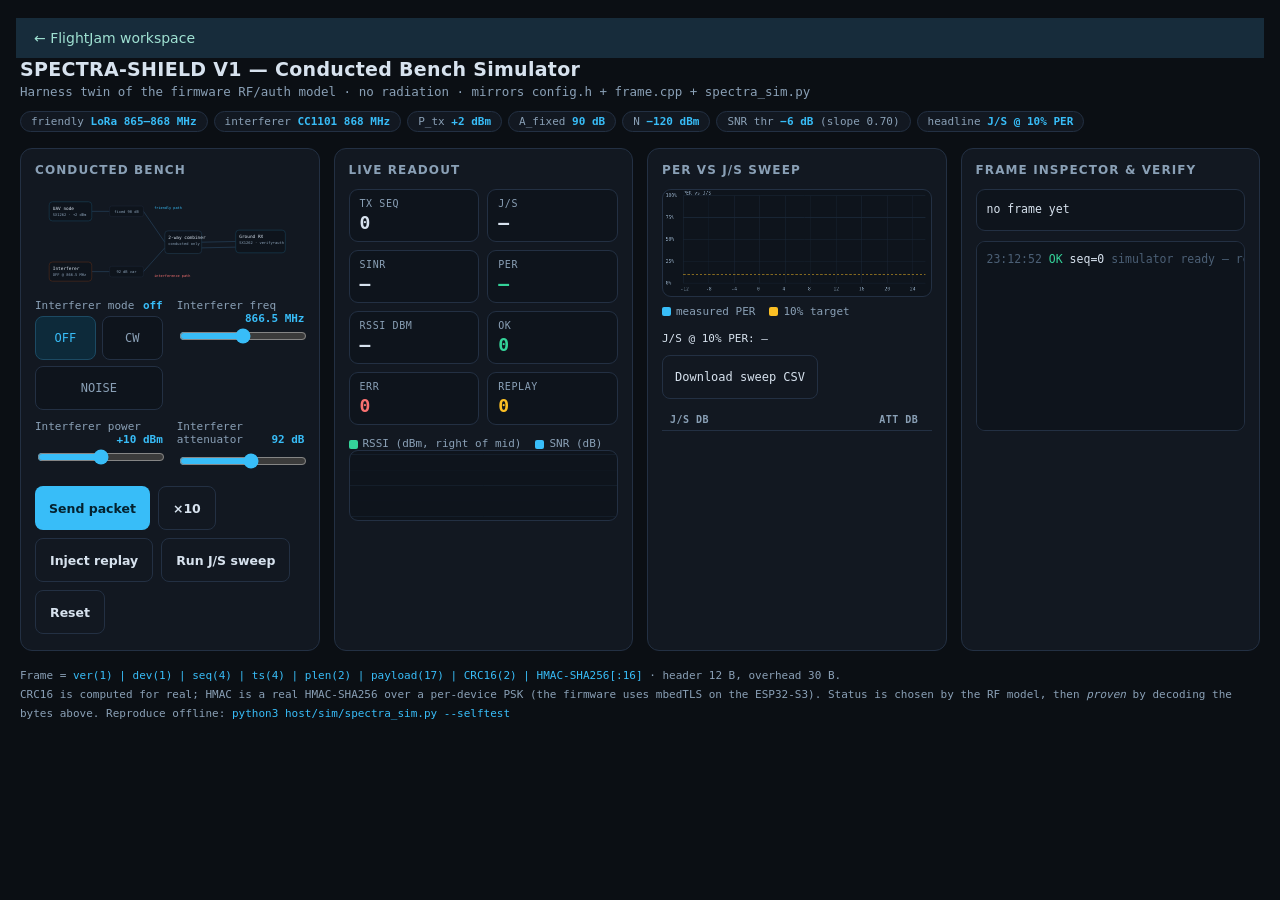
==== sim/bench-simulator.html @ 2339622a "Add responsive telemetry studio and simulator validation tools" ====
<!DOCTYPE html>
<html lang="en">
<head>
<meta charset="utf-8" />
<meta name="viewport" content="width=device-width, initial-scale=1" />
<title>SPECTRA-SHIELD V1 — Bench Simulator</title>
<link rel="stylesheet" href="responsive.css"><script src="lab-integration.js" defer></script><style>
  :root{
    --bg:#0b0f14; --panel:#121821; --panel2:#0e141c; --line:#233043;
    --txt:#d7e2ee; --dim:#8aa0b6; --acc:#38bdf8; --ok:#34d399; --warn:#fbbf24;
    --err:#f87171; --mac:#a78bfa; --crc:#f59e0b; --hdr:#38bdf8; --pay:#34d399;
    --mono:ui-monospace,SFMono-Regular,Menlo,Consolas,"DejaVu Sans Mono",monospace;
    --sans:ui-sans-serif,system-ui,-apple-system,"Segoe UI",Roboto,Arial,sans-serif;
  }
  *{box-sizing:border-box}
  html,body{margin:0;background:var(--bg);color:var(--txt);font-family:var(--sans)}
  body{padding:18px 16px 60px}
  .wrap{max-width:1240px;margin:0 auto}
  header h1{font-size:19px;margin:0 0 4px;letter-spacing:.3px}
  header .sub{color:var(--dim);font-size:12.5px;margin-bottom:12px;font-family:var(--mono)}
  .chips{display:flex;flex-wrap:wrap;gap:6px;margin:8px 0 16px}
  .chip{font-family:var(--mono);font-size:11px;color:var(--dim);background:var(--panel);
    border:1px solid var(--line);border-radius:999px;padding:3px 10px}
  .chip b{color:var(--acc);font-weight:600}
  .grid{display:grid;grid-template-columns:repeat(auto-fit,minmax(430px,1fr));gap:14px}
  .card{background:var(--panel);border:1px solid var(--line);border-radius:12px;padding:14px 14px 16px}
  .card.wide{grid-column:1/-1}
  .card h2{font-size:12px;text-transform:uppercase;letter-spacing:1.1px;color:var(--dim);
    margin:0 0 12px;font-weight:600}
  svg{display:block;width:100%;height:auto}
  .controls{display:grid;grid-template-columns:1fr 1fr;gap:10px 14px;margin-top:4px}
  .ctl label{display:block;font-size:11px;color:var(--dim);font-family:var(--mono);margin-bottom:4px}
  .ctl .val{float:right;color:var(--acc);font-weight:600}
  input[type=range]{width:100%;accent-color:var(--acc);height:18px}
  .seg{display:flex;gap:6px;flex-wrap:wrap}
  .seg button{flex:1;min-width:54px;background:var(--panel2);color:var(--dim);border:1px solid var(--line);
    border-radius:8px;padding:7px 4px;font-family:var(--mono);font-size:12px;cursor:pointer}
  .seg button.on{background:#0d2a3a;color:var(--acc);border-color:#1c4a63}
  .btns{display:flex;gap:8px;flex-wrap:wrap;margin-top:12px}
  .btns button{background:var(--acc);color:#04222f;border:0;border-radius:8px;padding:9px 14px;
    font-weight:600;font-size:12.5px;cursor:pointer}
  .btns button.ghost{background:transparent;color:var(--txt);border:1px solid var(--line)}
  .btns button:disabled{opacity:.45;cursor:not-allowed}
  .metrics{display:grid;grid-template-columns:repeat(auto-fit,minmax(96px,1fr));gap:8px}
  .m{background:var(--panel2);border:1px solid var(--line);border-radius:9px;padding:8px 10px}
  .m .k{font-size:10px;color:var(--dim);font-family:var(--mono);text-transform:uppercase;letter-spacing:.6px}
  .m .v{font-size:18px;font-weight:700;font-family:var(--mono);margin-top:3px}
  .m .v.ok{color:var(--ok)} .m .v.warn{color:var(--warn)} .m .v.err{color:var(--err)}
  canvas{width:100%;display:block;background:var(--panel2);border:1px solid var(--line);border-radius:9px}
  .legend{display:flex;gap:14px;flex-wrap:wrap;font-size:11px;color:var(--dim);
    font-family:var(--mono);margin:8px 0 0}
  .legend i{display:inline-block;width:9px;height:9px;border-radius:2px;margin-right:5px;vertical-align:middle}
  table{width:100%;border-collapse:collapse;font-family:var(--mono);font-size:11.5px;margin-top:10px}
  th,td{text-align:right;padding:5px 8px;border-bottom:1px solid var(--line)}
  th:first-child,td:first-child{text-align:left}
  th{color:var(--dim);font-weight:600;text-transform:uppercase;font-size:10px;letter-spacing:.5px}
  .hex{font-family:var(--mono);font-size:11.5px;line-height:1.7;white-space:pre;background:var(--panel2);
    border:1px solid var(--line);border-radius:9px;padding:10px;overflow-x:auto;margin-top:8px}
  .hex .o{color:#4b5f75}
  .hdr{color:var(--hdr)} .pay{color:var(--pay)} .crc{color:var(--crc)} .mac{color:var(--mac)}
  .steps{margin-top:10px;font-family:var(--mono);font-size:11.5px}
  .step{display:flex;align-items:center;gap:8px;padding:3px 0;color:var(--dim)}
  .step .dot{width:9px;height:9px;border-radius:50%;background:#31445c;flex:0 0 auto}
  .step.pass .dot{background:var(--ok)} .step.fail .dot{background:var(--err)}
  .step.pass{color:var(--txt)} .step.fail{color:var(--err)}
  .step .note{color:var(--dim);margin-left:auto}
  .log{height:190px;overflow-y:auto;font-family:var(--mono);font-size:11.5px;line-height:1.6;
    background:var(--panel2);border:1px solid var(--line);border-radius:9px;padding:8px 10px;margin-top:10px}
  .log div{white-space:nowrap}
  .log .t{color:#4b5f75} .log .OK{color:var(--ok)} .log .REPLAY{color:var(--warn)}
  .log .BAD_CRC{color:var(--crc)} .log .BAD_MAC{color:var(--mac)} .log .BAD_VERSION{color:var(--err)}
  .log .TOO_SHORT{color:var(--err)} .log .LOST{color:#64748b}
  .foot{color:var(--dim);font-size:11px;font-family:var(--mono);margin-top:16px;line-height:1.7}
  .foot code{color:var(--acc)}
</style>
</head>
<body>
<div class="wrap">
  <header>
    <h1>SPECTRA-SHIELD V1 — Conducted Bench Simulator</h1>
    <div class="sub">Harness twin of the firmware RF/auth model · no radiation · mirrors config.h + frame.cpp + spectra_sim.py</div>
    <div class="chips">
      <span class="chip">friendly <b>LoRa 865–868 MHz</b></span>
      <span class="chip">interferer <b>CC1101 868 MHz</b></span>
      <span class="chip">P_tx <b>+2 dBm</b></span>
      <span class="chip">A_fixed <b>90 dB</b></span>
      <span class="chip">N <b>−120 dBm</b></span>
      <span class="chip">SNR thr <b>−6 dB</b> (slope 0.70)</span>
      <span class="chip">headline <b>J/S @ 10% PER</b></span>
    </div>
  </header>

  <div class="grid">

    <!-- BENCH -->
    <div class="card">
      <h2>Conducted bench</h2>
      <svg id="bench" viewBox="0 0 760 300" aria-label="bench schematic"></svg>
      <div class="controls">
        <div class="ctl">
          <label>Interferer mode <span class="val" id="modeV">off</span></label>
          <div class="seg" id="mode">
            <button data-m="off" class="on">OFF</button>
            <button data-m="cw">CW</button>
            <button data-m="noise">NOISE</button>
          </div>
        </div>
        <div class="ctl">
          <label>Interferer freq <span class="val" id="freqV">866.5 MHz</span></label>
          <input type="range" id="freq" min="865" max="868" step="0.1" value="866.5">
        </div>
        <div class="ctl">
          <label>Interferer power <span class="val" id="pIntV">+10 dBm</span></label>
          <input type="range" id="pInt" min="0" max="20" step="1" value="10">
        </div>
        <div class="ctl">
          <label>Interferer attenuator <span class="val" id="aIntV">92 dB</span></label>
          <input type="range" id="aInt" min="60" max="116" step="1" value="92">
        </div>
      </div>
      <div class="btns">
        <button id="send">Send packet</button>
        <button id="send10" class="ghost">×10</button>
        <button id="replay" class="ghost">Inject replay</button>
        <button id="sweep" class="ghost">Run J/S sweep</button>
        <button id="reset" class="ghost">Reset</button>
      </div>
    </div>

    <!-- METRICS -->
    <div class="card">
      <h2>Live readout</h2>
      <div class="metrics">
        <div class="m"><div class="k">tx seq</div><div class="v" id="mSeq">0</div></div>
        <div class="m"><div class="k">J/S</div><div class="v" id="mJs">—</div></div>
        <div class="m"><div class="k">SINR</div><div class="v" id="mSinr">—</div></div>
        <div class="m"><div class="k">PER</div><div class="v" id="mPer">—</div></div>
        <div class="m"><div class="k">RSSI dBm</div><div class="v" id="mRssi">—</div></div>
        <div class="m"><div class="k">ok</div><div class="v ok" id="mOk">0</div></div>
        <div class="m"><div class="k">err</div><div class="v err" id="mErr">0</div></div>
        <div class="m"><div class="k">replay</div><div class="v warn" id="mRpl">0</div></div>
      </div>
      <div class="legend" style="margin-top:12px">
        <span><i style="background:var(--ok)"></i>RSSI (dBm, right of mid)</span>
        <span><i style="background:var(--acc)"></i>SNR (dB)</span>
      </div>
      <canvas id="strip" height="150"></canvas>
    </div>

    <!-- SWEEP -->
    <div class="card">
      <h2>PER vs J/S sweep</h2>
      <canvas id="per" height="230"></canvas>
      <div class="legend">
        <span><i style="background:var(--acc)"></i>measured PER</span>
        <span><i style="background:var(--warn)"></i>10% target</span>
        <span id="js10" style="color:var(--txt)">J/S @ 10% PER: —</span>
      </div>
      <button id="csv" class="ghost" style="margin-top:10px;background:transparent;color:var(--txt);
        border:1px solid var(--line);border-radius:8px;padding:7px 12px;font-family:var(--mono);
        font-size:12px;cursor:pointer">Download sweep CSV</button>
      <table id="tbl"><thead><tr><th>J/S dB</th><th>att dB</th><th>sent</th>
        <th>ok</th><th>PER</th></tr></thead><tbody></tbody></table>
    </div>

    <!-- FRAME -->
    <div class="card">
      <h2>Frame inspector &amp; verify</h2>
      <div class="hex" id="hex">no frame yet</div>
      <div class="steps" id="steps"></div>
      <div class="log" id="log"></div>
    </div>

  </div>

  <div class="foot">
    Frame = <code>ver(1) | dev(1) | seq(4) | ts(4) | plen(2) | payload(17) | CRC16(2) | HMAC-SHA256[:16]</code> ·
    header 12&nbsp;B, overhead 30&nbsp;B.<br>
    CRC16 is computed for real; HMAC is a real HMAC-SHA256 over a per-device PSK (the firmware uses mbedTLS on the
    ESP32-S3). Status is chosen by the RF model, then <em>proven</em> by decoding the bytes above.
    Reproduce offline: <code>python3 host/sim/spectra_sim.py --selftest</code>
  </div>
</div>

<script>
"use strict";
/* ------------------------------------------------------------------ *
 * Constants — mirror lib/spectra_common/include/spectra/config.h
 * ------------------------------------------------------------------ */
const P_TX_DBM=2.0, P_INT_DBM=10.0, A_FIXED_DB=90.0, N_DBM=-120.0;
const SNR_THRESHOLD_DB=-6.0, SNR_SLOPE=0.70;
const PAYLOAD_LEN=17, K_HEADER_LEN=12, K_CRC_LEN=2, K_MAC_LEN=16, K_OVERHEAD=30;
const S_DBM = P_TX_DBM - A_FIXED_DB;            // received friendly power (fixed path)
const PSK = hexToBytes("535045435452415f534849454c445f50534b5f4445565f56315f5f0000000000"); // "SPECTRA_SHIELD_PSK_DEV_V1_"

/* ------------------------------------------------------------------ *
 * Hashing / codec (real CRC16 + real HMAC-SHA256)
 * ------------------------------------------------------------------ */
const K256=new Uint32Array([
0x428a2f98,0x71374491,0xb5c0fbcf,0xe9b5dba5,0x3956c25b,0x59f111f1,0x923f82a4,0xab1c5ed5,
0xd807aa98,0x12835b01,0x243185be,0x550c7dc3,0x72be5d74,0x80deb1fe,0x9bdc06a7,0xc19bf174,
0xe49b69c1,0xefbe4786,0x0fc19dc6,0x240ca1cc,0x2de92c6f,0x4a7484aa,0x5cb0a9dc,0x76f988da,
0x983e5152,0xa831c66d,0xb00327c8,0xbf597fc7,0xc6e00bf3,0xd5a79147,0x06ca6351,0x14292967,
0x27b70a85,0x2e1b2138,0x4d2c6dfc,0x53380d13,0x650a7354,0x766a0abb,0x81c2c92e,0x92722c85,
0xa2bfe8a1,0xa81a664b,0xc24b8b70,0xc76c51a3,0xd192e819,0xd6990624,0xf40e3585,0x106aa070,
0x19a4c116,0x1e376c08,0x2748774c,0x34b0bcb5,0x391c0cb3,0x4ed8aa4a,0x5b9cca4f,0x682e6ff3,
0x748f82ee,0x78a5636f,0x84c87814,0x8cc70208,0x90befffa,0xa4506ceb,0xbef9a3f7,0xc67178f2]);
function rotr(x,n){return ((x>>>n)|(x<<(32-n)))>>>0;}
function sha256Bytes(b){
  const H=new Uint32Array([0x6a09e667,0xbb67ae85,0x3c6ef372,0xa54ff53a,0x510e527f,0x9b05688c,0x1f83d9ab,0x5be0cd19]);
  const l=b.length, tot=(((l+9)>>6)+1)<<6, p=new Uint8Array(tot);
  p.set(b); p[l]=0x80;
  const dv=new DataView(p.buffer);
  dv.setUint32(tot-8,Math.floor(l*8/0x100000000)); dv.setUint32(tot-4,(l*8)>>>0);
  const w=new Uint32Array(64);
  for(let i=0;i<tot;i+=64){
    for(let t=0;t<16;t++) w[t]=dv.getUint32(i+t*4);
    for(let t=16;t<64;t++){
      const a=w[t-15], c=w[t-2];
      const s0=(rotr(a,7)^rotr(a,18)^(a>>>3))>>>0;
      const s1=(rotr(c,17)^rotr(c,19)^(c>>>10))>>>0;
      w[t]=(w[t-16]+s0+w[t-7]+s1)>>>0;
    }
    let a=H[0],bb=H[1],cc=H[2],d=H[3],e=H[4],f=H[5],g=H[6],h=H[7];
    for(let t=0;t<64;t++){
      const S1=(rotr(e,6)^rotr(e,11)^rotr(e,25))>>>0;
      const ch=((e&f)^(~e&g))>>>0;
      const t1=(h+S1+ch+K256[t]+w[t])>>>0;
      const S0=(rotr(a,2)^rotr(a,13)^rotr(a,22))>>>0;
      const maj=((a&bb)^(a&cc)^(bb&cc))>>>0;
      const t2=(S0+maj)>>>0;
      h=g;g=f;f=e;e=(d+t1)>>>0;d=cc;cc=bb;bb=a;a=(t1+t2)>>>0;
    }
    H[0]=(H[0]+a)>>>0;H[1]=(H[1]+bb)>>>0;H[2]=(H[2]+cc)>>>0;H[3]=(H[3]+d)>>>0;
    H[4]=(H[4]+e)>>>0;H[5]=(H[5]+f)>>>0;H[6]=(H[6]+g)>>>0;H[7]=(H[7]+h)>>>0;
  }
  const out=new Uint8Array(32), od=new DataView(out.buffer);
  for(let i=0;i<8;i++) od.setUint32(i*4,H[i]);
  return out;
}
function hmacSha256(key,msg){
  let k=key.length>64?sha256Bytes(key):key;
  const ip=new Uint8Array(64+msg.length), op=new Uint8Array(64+32);
  for(let i=0;i<64;i++){ ip[i]=(k[i]||0)^0x36; op[i]=(k[i]||0)^0x5c; }
  ip.set(msg,64);
  const inner=sha256Bytes(ip);
  op.set(inner,64);
  return sha256Bytes(op);
}
function crc16(buf){
  let crc=0xFFFF;
  for(let i=0;i<buf.length;i++){
    crc^=(buf[i]<<8)&0xFFFF;
    for(let b=0;b<8;b++) crc=(crc&0x8000)?((crc<<1)^0x1021)&0xFFFF:(crc<<1)&0xFFFF;
  }
  return crc&0xFFFF;
}
function hexToBytes(s){const a=new Uint8Array(s.length/2);for(let i=0;i<a.length;i++)a[i]=parseInt(s.substr(i*2,2),16);return a;}
function concat(...arrs){let n=0;for(const a of arrs)n+=a.length;const o=new Uint8Array(n);let p=0;for(const a of arrs){o.set(a,p);p+=a.length;}return o;}
function u32(n){return new Uint8Array([(n>>>24)&255,(n>>>16)&255,(n>>>8)&255,n&255]);}
function u16(n){return new Uint8Array([(n>>>8)&255,n&255]);}
function readU16(b,o){return (b[o]<<8)|b[o+1];}
function readU32(b,o){return ((b[o]<<24)|(b[o+1]<<16)|(b[o+2]<<8)|b[o+3])>>>0;}

function makePayload(seq){ // deterministic, readable telemetry-ish bytes
  const p=new Uint8Array(PAYLOAD_LEN);
  let x=(seq*2654435761)>>>0;
  for(let i=0;i<PAYLOAD_LEN;i++){ x=(x^(x<<13))>>>0; x=(x^(x>>>17))>>>0; x=(x^(x<<5))>>>0; p[i]=x&255; }
  p[0]=0xA1; p[1]=0x0F; // tag
  return p;
}
function frameEncode(dev,seq,ts,payload){
  const body=concat(new Uint8Array([1,dev]),u32(seq),u32(ts),u16(payload.length),payload);
  const crc=u16(crc16(body));
  const mac=hmacSha256(PSK,concat(body,crc)).slice(0,16);
  return concat(body,crc,mac);
}
function frameDecode(bytes,lastSeq,lastTs,nowSec){
  const st={status:"OK",why:""};
  if(bytes.length<K_HEADER_LEN+K_CRC_LEN+K_MAC_LEN) return {...st,status:"TOO_SHORT",why:"len " + bytes.length};
  if(bytes[0]!==1) return {...st,status:"BAD_VERSION",why:"ver="+bytes[0]};
  const plen=readU16(bytes,10);
  if(K_HEADER_LEN+plen+K_CRC_LEN+K_MAC_LEN!==bytes.length)
    return {...st,status:"BAD_CRC",why:"len mismatch"};
  const body=bytes.slice(0,K_HEADER_LEN+plen);
  const gotCrc=readU16(bytes,K_HEADER_LEN+plen);
  if(crc16(body)!==gotCrc) return {...st,status:"BAD_CRC",why:"crc mismatch"};
  const calc=hmacSha256(PSK,bytes.slice(0,K_HEADER_LEN+plen+K_CRC_LEN)).slice(0,16);
  const gotMac=bytes.slice(K_HEADER_LEN+plen+K_CRC_LEN);
  for(let i=0;i<K_MAC_LEN;i++) if(calc[i]!==gotMac[i]) return {...st,status:"BAD_MAC",why:"mac mismatch"};
  const seq=readU32(bytes,2), ts=readU32(bytes,6);
  if(seq<=lastSeq) return {...st,status:"REPLAY",why:"seq "+seq};
  if(Math.abs(nowSec-ts)>300) return {...st,status:"REPLAY",why:"ts window"};
  return {...st,status:"OK",seq,ts};
}

/* ------------------------------------------------------------------ *
 * RF model — mirror host/sim/spectra_sim.py
 * ------------------------------------------------------------------ */
function jsNow(){
  if(STATE.mode==="off") return -32;                 // no jammer present
  const J = STATE.pInt - STATE.aInt;
  return J - S_DBM;
}
function sinrFor(js){
  const S=Math.pow(10,S_DBM/10), N=Math.pow(10,N_DBM/10), J=Math.pow(10,(S_DBM+js)/10);
  return 10*Math.log10(S/(N+J));
}
function pOk(sinr){ return 1/(1+Math.exp(SNR_SLOPE*(SNR_THRESHOLD_DB-sinr))); }
function rssiDbm(sinr){
  const S=Math.pow(10,S_DBM/10);
  const Np=Math.pow(10,N_DBM/10);
  const Jp=S*Math.pow(10,jsNow()/10);
  return 10*Math.log10(S+Np+Jp);
}
function rollOutcome(){
  const js=jsNow(), p=pOk(sinrFor(js));
  const r=Math.random();
  if(r<p) return "OK";
  const u=(r-p)/(1-p);
  if(u<0.60) return "LOST";
  if(u<0.90) return "BAD_CRC";
  if(u<0.98) return "BAD_MAC";
  return "TOO_SHORT";
}

/* ------------------------------------------------------------------ *
 * State + DOM
 * ------------------------------------------------------------------ */
const STATE={mode:"off",freq:866.5,pInt:10,aInt:92,seq:0,ok:0,err:0,lost:0,
  badcrc:0,badmac:0,tooshort:0,replay:0,tx:0,lastTs:0,lastFrame:null,
  strip:[],sweep:[],busy:false};
const $=id=>document.getElementById(id);
const log=$("log");
function logLine(status,seq,extra){
  const d=document.createElement("div");
  const t=new Date().toLocaleTimeString([], {hour12:false});
  d.innerHTML='<span class="t">'+t+'</span> '+
    '<span class="'+status+'">'+status.padEnd(9)+'</span> seq='+seq+
    (extra?'  <span class="t">'+extra+'</span>':'');
  log.appendChild(d);
  while(log.children.length>200) log.removeChild(log.firstChild);
  log.scrollTop=log.scrollHeight;
}
function fmtJs(v){return (v>=0?"+":"")+v.toFixed(1);}

function refreshReadout(){
  const js=jsNow(), sinr=sinrFor(js);
  $("mSeq").textContent=STATE.seq;
  $("mJs").textContent=STATE.tx?fmtJs(js):"—";
  $("mSinr").textContent=(STATE.tx?sinr.toFixed(1)+" dB":"—");
  const per=STATE.tx?STATE.err/STATE.tx:0;
  const pe=$("mPer"); pe.textContent=STATE.tx?(per*100).toFixed(1)+"%":"—";
  pe.className="v "+(per>0.2?"err":per>0.02?"warn":"ok");
  $("mRssi").textContent=STATE.tx?rssiDbm(sinr).toFixed(0):"—";
  $("mOk").textContent=STATE.ok; $("mErr").textContent=STATE.err;
  $("mRpl").textContent=STATE.replay;
}

/* ------------------------------------------------------------------ *
 * Bench SVG
 * ------------------------------------------------------------------ */
const SVG=$("bench");
function el(n,a){const e=document.createElementNS("http://www.w3.org/2000/svg",n);for(const k in a)e.setAttribute(k,a[k]);return e;}
const NODES={
  uav:{x:40,y:36,w:120,h:54}, intf:{x:40,y:206,w:120,h:54},
  attf:{x:210,y:48,w:96,h:30}, attv:{x:210,y:218,w:96,h:30},
  comb:{x:366,y:118,w:104,h:64}, rx:{x:566,y:116,w:140,h:64}
};
const PATH={
  friendly:[[160,63],[210,63],[306,63],[366,150],[470,150],[566,148]],
  intf:[[160,233],[210,233],[306,233],[366,166],[470,166],[566,164]]
};
function drawBench(){
  SVG.innerHTML="";
  const box=(n,label,sub,col)=>{const r=NODES[n];
    SVG.appendChild(el("rect",{x:r.x,y:r.y,width:r.w,height:r.h,rx:9,fill:"#0e141c",stroke:col||"#233043","stroke-width":1.4}));
    const t=el("text",{x:r.x+10,y:r.y+22,fill:"#d7e2ee","font-size":12.5,"font-family":"monospace"});t.textContent=label;SVG.appendChild(t);
    if(sub){const s=el("text",{x:r.x+10,y:r.y+40,fill:"#8aa0b6","font-size":10.5,"font-family":"monospace"});s.textContent=sub;SVG.appendChild(s);}
  };
  const att=(n,label)=>{const r=NODES[n];
    SVG.appendChild(el("rect",{x:r.x,y:r.y,width:r.w,height:r.h,rx:6,fill:"#0e141c",stroke:"#233043"}));
    const t=el("text",{x:r.x+r.w/2,y:r.y+19,fill:"#8aa0b6","font-size":10.5,"text-anchor":"middle","font-family":"monospace"});t.textContent=label;SVG.appendChild(t);
  };
  // wires
  const wire=pts=>SVG.appendChild(el("polyline",{points:pts.map(p=>p.join(",")).join(" "),fill:"none",
    stroke:STATE.mode==="off"?"#26415a":STATE.mode==="cw"?"#7a5a1a":"#7a2a2a","stroke-width":2}));
  wire(PATH.intf.slice(0,6));
  wire(PATH.friendly);
  box("uav","UAV node","SX1262 · +2 dBm","#1c4a63");
  box("intf","Interferer",STATE.mode.toUpperCase()+" @ "+STATE.freq.toFixed(1)+" MHz","#63321c");
  box("comb","2-way combiner","conducted only","#26415a");
  box("rx","Ground RX","SX1262 · verify+auth","#1c4a63");
  att("attf","fixed 90 dB");
  att("attv",STATE.aInt+" dB var");
  // labels
  const lbl=(x,y,s,c)=>{const t=el("text",{x,y,fill:c||"#4b5f75","font-size":10,"font-family":"monospace"});t.textContent=s;SVG.appendChild(t);};
  lbl(336,56,"friendly path", "#38bdf8"); lbl(336,249,"interference path","#f87171");
  // pulse layers
  const pf=el("circle",{id:"pf",cx:-20,cy:-20,r:5,fill:"#34d399",opacity:0});SVG.appendChild(pf);
  const pi=el("circle",{id:"pi",cx:-20,cy:-20,r:5,fill:"#f87171",opacity:0});SVG.appendChild(pi);
}
function tweenPulse(id,pts,dur,color,onDone){
  const c=$(id); let t0=performance.now();
  const seg=[]; let total=0;
  for(let i=1;i<pts.length;i++){const d=Math.hypot(pts[i][0]-pts[i-1][0],pts[i][1]-pts[i-1][1]);seg.push(d);total+=d;}
  c.setAttribute("fill",color); c.setAttribute("opacity","1");
  function step(now){
    let f=Math.min(1,(now-t0)/dur), dist=f*total, i=0;
    while(i<seg.length && dist>seg[i]){dist-=seg[i];i++;}
    if(i>=seg.length){ c.setAttribute("opacity","0"); onDone&&onDone(); return; }
    const a=pts[i], b=pts[i+1], r=seg[i]?dist/seg[i]:0;
    c.setAttribute("cx",a[0]+(b[0]-a[0])*r); c.setAttribute("cy",a[1]+(b[1]-a[1])*r);
    if(f>=1){c.setAttribute("opacity","0");onDone&&onDone();return;}
    requestAnimationFrame(step);
  }
  requestAnimationFrame(step);
}

/* ------------------------------------------------------------------ *
 * Frame inspector
 * ------------------------------------------------------------------ */
function renderHex(bytes,status){
  const names={}; // byte -> class
  const n=bytes.length;
  for(let i=0;i<n;i++){
    if(i<2||i<12) names[i]="hdr";
    else if(i<12) names[i]="hdr";
  }
  // explicit layout by offsets
  const cls=i=>{
    if(i<2) return "hdr";            // ver,dev
    if(i<6) return "hdr";            // seq
    if(i<10) return "hdr";           // ts
    if(i<12) return "hdr";           // plen
    const plen=readU16(bytes,10);
    if(!plen){ return "pay"; }
    if(i<12+plen) return "pay";
    if(i<12+plen+2) return "crc";
    return "mac";
  };
  let out="";
  for(let off=0;off<n;off+=16){
    out+='<span class="o">'+off.toString(16).padStart(4,"0")+'</span>  ';
    for(let i=off;i<Math.min(off+16,n);i++){
      out+='<span class="'+cls(i)+'">'+bytes[i].toString(16).padStart(2,"0")+'</span> ';
    }
    out+="\n";
  }
  $("hex").innerHTML=out;
}
function renderSteps(dec){
  const steps=[
    ["length ≥ 30 B", dec.status!=="TOO_SHORT"],
    ["version == 1", dec.status!=="BAD_VERSION"],
    ["CRC16 valid", dec.status!=="BAD_CRC"],
    ["HMAC-SHA256 valid", dec.status!=="BAD_MAC"],
    ["replay guard", dec.status!=="REPLAY"]
  ];
  $("steps").innerHTML=steps.map(([n,ok])=>{
    // once a step fails, later steps are "not reached"
    return '<div class="step '+(ok?"pass":"fail")+'"><span class="dot"></span>'+n+
      '<span class="note">'+(ok?"pass":"fail")+'</span></div>';
  }).join("") + '<div class="step '+(dec.status==="OK"?"pass":"fail")+
    '"><span class="dot"></span><b>RESULT: '+dec.status+'</b>'+
    (dec.why?'<span class="note">'+dec.why+'</span>':'')+'</div>';
}

/* ------------------------------------------------------------------ *
 * Transmit
 * ------------------------------------------------------------------ */
function transmit(forceReplay){
  if(STATE.busy) return;
  const seq=forceReplay?STATE.seq:(STATE.seq+1);
  if(!forceReplay) STATE.seq=seq;
  const ts=Math.floor(Date.now()/1000);
  const payload=makePayload(seq);
  let bytes=frameEncode(0x01,seq,ts,payload);
  let physical = forceReplay ? "REPLAY" : rollOutcome();

  if(physical==="BAD_CRC"){
    const i=12+Math.floor(Math.random()*PAYLOAD_LEN); bytes=bytes.slice(); bytes[i]^=0xFF;
  } else if(physical==="BAD_MAC"){
    bytes=bytes.slice(); bytes[bytes.length-1]^=0xFF;
  } else if(physical==="TOO_SHORT"){
    bytes=bytes.slice(0,5+Math.floor(Math.random()*6));
  }

  STATE.tx++;
  const color=physical==="OK"?"#34d399":"#f87171";
  const dur=physical==="LOST"?520:640;
  tweenPulse("pf",PATH.friendly,dur,color);

  if(stateInterfererOn()){
    tweenPulse("pi",PATH.intf,260+Math.random()*120,"#f87171");
  }

  // Decode with the SAME guard state the firmware keeps (seq/ts from last OK)
  const dec=frameDecode(bytes, STATE.lastSeq||0, STATE.lastTs||0, ts);
  let shown=dec.status;
  if(physical==="LOST"){ shown="LOST"; }
  else if(dec.status==="OK"){ STATE.lastSeq=dec.seq; STATE.lastTs=dec.ts; }

  if(shown==="OK") STATE.ok++;
  else if(shown==="LOST"){ STATE.lost++; STATE.err++; }
  else { STATE.err++; if(shown==="BAD_CRC")STATE.badcrc++; if(shown==="BAD_MAC")STATE.badmac++;
    if(shown==="TOO_SHORT")STATE.tooshort++; if(shown==="REPLAY")STATE.replay++; }

  renderHex(bytes,shown);
  renderSteps(dec.status==="OK"?dec:{...dec,status:shown,why:physical==="LOST"?"signal lost (no frame)":dec.why});
  logLine(shown,seq,physical==="LOST"?"":bytes.length+"B");

  STATE.strip.push({sinr:sinrFor(jsNow()),rssi:rssiDbm(sinrFor(jsNow()))});
  if(STATE.strip.length>80) STATE.strip.shift();
  drawStrip();
  refreshReadout();
}
function stateInterfererOn(){ return STATE.mode!=="off"; }

/* ------------------------------------------------------------------ *
 * Charts
 * ------------------------------------------------------------------ */
function drawStrip(){
  const cv=$("strip"), ctx=cv.getContext("2d");
  const dpr=window.devicePixelRatio||1;
  const w=cv.clientWidth, h=cv.height;
  cv.width=w*dpr; cv.height=h*dpr; ctx.setTransform(dpr,0,0,dpr,0,0);
  ctx.clearRect(0,0,w,h);
  ctx.strokeStyle="#1b2838"; ctx.lineWidth=1;
  for(let g=0;g<=4;g++){const y=8+g*(h-16)/4;ctx.beginPath();ctx.moveTo(0,y);ctx.lineTo(w,y);ctx.stroke();}
  const d=STATE.strip; if(d.length<2) return;
  const lo=-130, hi=-40;
  const yv=v=>h-8-(v-lo)/(hi-lo)*(h-16);
  const line=(key,col)=>{ctx.strokeStyle=col;ctx.lineWidth=1.8;ctx.beginPath();
    d.forEach((p,i)=>{const x=i/(d.length-1)*(w-4)+2, y=yv(p[key]); i?ctx.lineTo(x,y):ctx.moveTo(x,y);});
    ctx.stroke();};
  line("rssi","#34d399");
  line("sinr","#38bdf8");
}
function svgToCanvasScale(){return 1;}
function drawPer(){
  const cv=$("per"), ctx=cv.getContext("2d");
  const dpr=window.devicePixelRatio||1, w=cv.clientWidth, h=cv.height;
  cv.width=w*dpr; cv.height=h*dpr; ctx.setTransform(dpr,0,0,dpr,0,0);
  ctx.clearRect(0,0,w,h);
  const L=44,R=12,T=12,B=28, x0=-12,x1=26, y0=0,y1=1;
  const X=v=>L+(v-x0)/(x1-x0)*(w-L-R);
  const Y=v=>h-B-(v-y0)/(y1-y0)*(h-T-B);
  ctx.strokeStyle="#1b2838"; ctx.fillStyle="#8aa0b6"; ctx.font="10px monospace";
  for(let v=x0;v<=x1;v+=4){ctx.beginPath();ctx.moveTo(X(v),T);ctx.lineTo(X(v),h-B);ctx.stroke();
    ctx.fillText(v,X(v)-6,h-12);}
  for(let v=0;v<=1.0001;v+=0.25){const y=Y(v);ctx.beginPath();ctx.moveTo(L,y);ctx.lineTo(w-R,y);ctx.stroke();
    ctx.fillText((v*100).toFixed(0)+"%",6,y+3);}
  ctx.strokeStyle="#fbbf24"; ctx.setLineDash([5,4]); ctx.beginPath();
  ctx.moveTo(L,Y(0.10)); ctx.lineTo(w-R,Y(0.10)); ctx.stroke(); ctx.setLineDash([]);
  ctx.fillStyle="#8aa0b6"; ctx.fillText("PER vs J/S",L,10);
  if(STATE.sweep.length){
    ctx.strokeStyle="#38bdf8"; ctx.lineWidth=2.2; ctx.beginPath();
    STATE.sweep.forEach((p,i)=>{const x=X(p.js),y=Y(p.per);i?ctx.lineTo(x,y):ctx.moveTo(x,y);});
    ctx.stroke();
    ctx.fillStyle="#38bdf8";
    STATE.sweep.forEach(p=>{ctx.beginPath();ctx.arc(X(p.js),Y(p.per),3,0,7);ctx.fill();});
  }
}
function computeJs10(){
  const s=STATE.sweep; if(s.length<2){$("js10").textContent="J/S @ 10% PER: —";return;}
  for(let i=1;i<s.length;i++){
    if((s[i-1].per-0.10)*(s[i].per-0.10)<=0 && s[i].per!==s[i-1].per){
      const f=(0.10-s[i-1].per)/(s[i].per-s[i-1].per);
      const js=s[i-1].js+f*(s[i].js-s[i-1].js);
      $("js10").textContent="J/S @ 10% PER: "+fmtJs(js)+" dB";
      return;
    }
  }
  $("js10").textContent="J/S @ 10% PER: outside swept range";
}
function renderTable(){
  const tb=$("tbl").querySelector("tbody"); tb.innerHTML="";
  STATE.sweep.forEach(p=>{
    const tr=document.createElement("tr");
    tr.innerHTML="<td>"+fmtJs(p.js)+"</td><td>"+p.att+"</td><td>"+p.sent+"</td><td>"+p.ok+"</td><td>"+(p.per*100).toFixed(1)+"%</td>";
    tb.appendChild(tr);
  });
}

/* ------------------------------------------------------------------ *
 * Sweep
 * ------------------------------------------------------------------ */
function runSweep(){
  if(STATE.busy) return; STATE.busy=true;
  $("sweep").disabled=true;
  const pts=[], atts=[];
  for(let js=-12;js<=24;js+=2) atts.push(js);
  STATE.sweep=[]; let idx=0;
  (function next(){
    if(idx>=atts.length){
      STATE.busy=false; $("sweep").disabled=false; computeJs10(); renderTable(); return;
    }
    const js=atts[idx++]; const att=Math.round((STATE.pInt - (S_DBM+js)));
    const N=250; let ok=0;
    const sinr=sinrFor(js), p=pOk(sinr);
    for(let i=0;i<N;i++) if(Math.random()<p) ok++;
    pts.push({js,att,sent:N,ok,per:1-ok/N});
    STATE.sweep=pts.slice(); drawPer(); setTimeout(next,45);
  })();
}

/* ------------------------------------------------------------------ *
 * Wire controls
 * ------------------------------------------------------------------ */
$("mode").addEventListener("click",e=>{
  const b=e.target.closest("button"); if(!b) return;
  STATE.mode=b.dataset.m;
  [...$("mode").children].forEach(c=>c.classList.toggle("on",c===b));
  $("modeV").textContent=STATE.mode; drawBench(); refreshReadout();
});
$("freq").addEventListener("input",e=>{STATE.freq=+e.target.value;$("freqV").textContent=STATE.freq.toFixed(1)+" MHz";drawBench();});
$("pInt").addEventListener("input",e=>{STATE.pInt=+e.target.value;$("pIntV").textContent=(STATE.pInt>=0?"+":"")+STATE.pInt+" dBm";refreshReadout();});
$("aInt").addEventListener("input",e=>{STATE.aInt=+e.target.value;$("aIntV").textContent=STATE.aInt+" dB";drawBench();refreshReadout();});
$("send").addEventListener("click",()=>transmit(false));
$("send10").addEventListener("click",()=>{let i=0;const t=setInterval(()=>{transmit(false);if(++i>=10)clearInterval(t);},90);});
$("replay").addEventListener("click",()=>transmit(true));
$("sweep").addEventListener("click",runSweep);
$("reset").addEventListener("click",()=>{
  Object.assign(STATE,{seq:0,ok:0,err:0,lost:0,badcrc:0,badmac:0,tooshort:0,replay:0,tx:0,
    lastTs:0,lastSeq:0,strip:[],sweep:[]});
  log.innerHTML=""; $("hex").textContent="no frame yet"; $("steps").innerHTML="";
  drawPer(); renderTable(); drawStrip(); refreshReadout();
});
$("csv").addEventListener("click",()=>{
  let csv="js_db,att_db,sent,ok,per\n";
  STATE.sweep.forEach(p=>{csv+=p.js+","+p.att+","+p.sent+","+p.ok+","+p.per.toFixed(4)+"\n";});
  const a=document.createElement("a");
  a.href=URL.createObjectURL(new Blob([csv],{type:"text/csv"}));
  a.download="spectra_sweep.csv"; a.click();
});
window.addEventListener("resize",()=>{drawStrip();drawPer();});

/* boot */
drawBench(); drawPer(); drawStrip(); refreshReadout();
logLine("OK",0,"simulator ready — reintroduces no radiation");
</script>
</body>
</html>

<link rel="stylesheet" href="responsive.css">
---- sim/responsive.css ----
/* Shared responsive rules for all FlightJam labs. */
*{box-sizing:border-box}html{max-width:100%}body{overflow-wrap:break-word}main,.wrap,section,aside,.card,.panel,.node,.inspection{min-width:0}button,select,input{font:inherit}button,select{min-height:44px;max-width:100%}a{overflow-wrap:anywhere}button:focus-visible,a:focus-visible,input:focus-visible,select:focus-visible{outline:3px solid #e6c987;outline-offset:3px}pre{max-width:100%;overflow:auto}img,canvas{max-width:100%}.table-scroll{max-width:100%;overflow-x:auto;-webkit-overflow-scrolling:touch}.table-scroll table{min-width:520px}.standalone-nav{display:block;background:#172c3b;color:#9fe1d2;padding:12px 18px;text-decoration:none;font:14px system-ui}.embedded .standalone-nav{display:none}@media(max-width:600px){main{padding:14px!important}.wrap{width:100%}.grid,.layout,.inspector{grid-template-columns:minmax(0,1fr)!important}.row{gap:12px}.panel{min-width:0!important;flex-basis:100%}.controls,.tools{gap:8px}.controls label,.tools label{max-width:100%}.slider{flex-wrap:wrap}.board,.node,.panel,.card{padding:16px!important}h1{font-size:23px!important}header{padding:16px!important}.schematic{min-width:0!important}.desk svg{min-width:0!important}.desk{overflow:auto}.chip{padding:12px!important;margin:4px!important}.antenna{margin-left:20px!important;padding:12px!important}input[type=range]{max-width:100%}.steps{gap:6px}.step{padding:9px}.flow{padding:10px}svg{max-width:100%}body{padding-left:0!important;padding-right:0!important}.wrap{padding:12px}.num{white-space:normal}}
.grid{grid-template-columns:repeat(auto-fit,minmax(min(100%,280px),1fr))}
---- sim/responsive.css ----
/* Shared responsive rules for all FlightJam labs. */
*{box-sizing:border-box}html{max-width:100%}body{overflow-wrap:break-word}main,.wrap,section,aside,.card,.panel,.node,.inspection{min-width:0}button,select,input{font:inherit}button,select{min-height:44px;max-width:100%}a{overflow-wrap:anywhere}button:focus-visible,a:focus-visible,input:focus-visible,select:focus-visible{outline:3px solid #e6c987;outline-offset:3px}pre{max-width:100%;overflow:auto}img,canvas{max-width:100%}.table-scroll{max-width:100%;overflow-x:auto;-webkit-overflow-scrolling:touch}.table-scroll table{min-width:520px}.standalone-nav{display:block;background:#172c3b;color:#9fe1d2;padding:12px 18px;text-decoration:none;font:14px system-ui}.embedded .standalone-nav{display:none}@media(max-width:600px){main{padding:14px!important}.wrap{width:100%}.grid,.layout,.inspector{grid-template-columns:minmax(0,1fr)!important}.row{gap:12px}.panel{min-width:0!important;flex-basis:100%}.controls,.tools{gap:8px}.controls label,.tools label{max-width:100%}.slider{flex-wrap:wrap}.board,.node,.panel,.card{padding:16px!important}h1{font-size:23px!important}header{padding:16px!important}.schematic{min-width:0!important}.desk svg{min-width:0!important}.desk{overflow:auto}.chip{padding:12px!important;margin:4px!important}.antenna{margin-left:20px!important;padding:12px!important}input[type=range]{max-width:100%}.steps{gap:6px}.step{padding:9px}.flow{padding:10px}svg{max-width:100%}body{padding-left:0!important;padding-right:0!important}.wrap{padding:12px}.num{white-space:normal}}
.grid{grid-template-columns:repeat(auto-fit,minmax(min(100%,280px),1fr))}
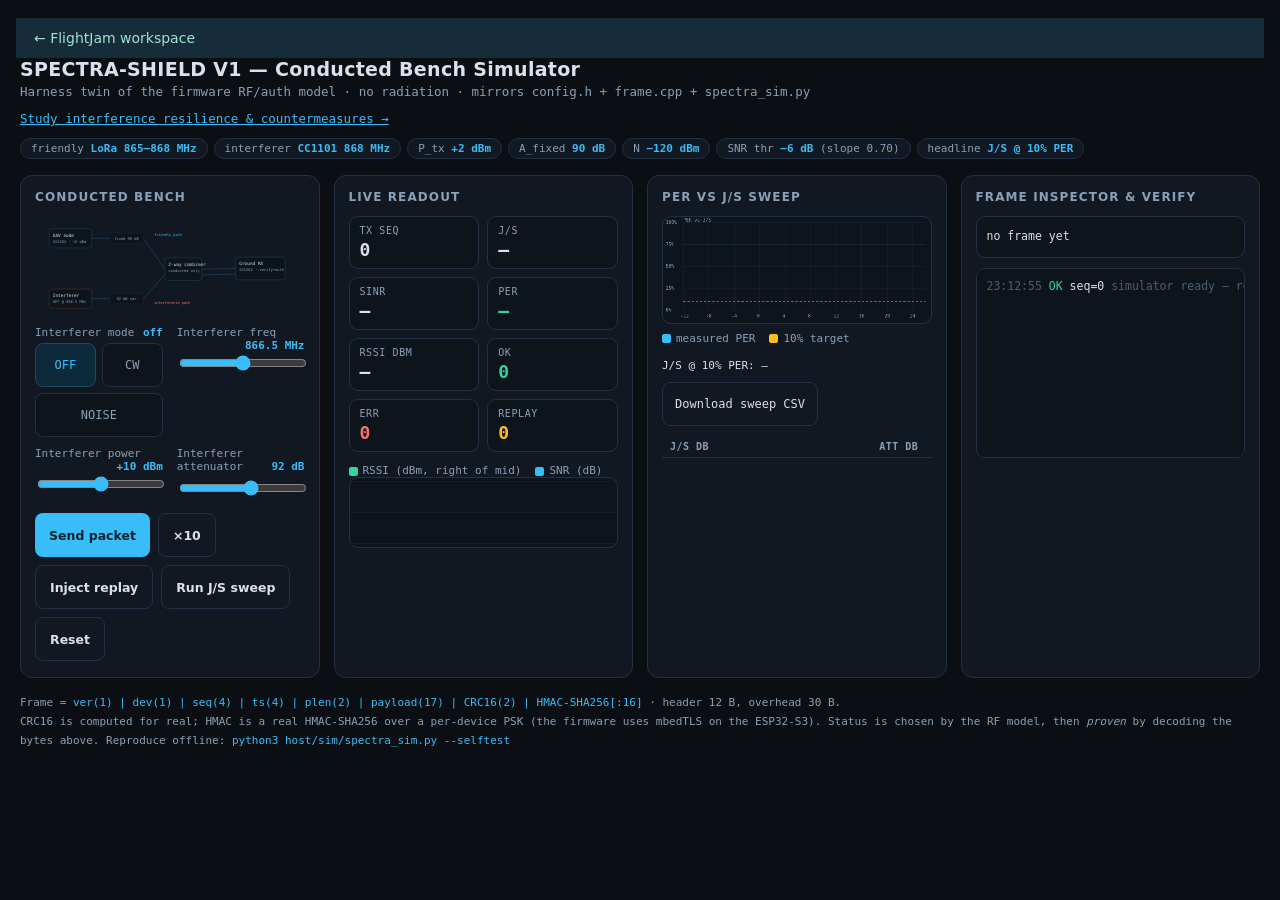
==== commit 368265e3: "Cross-link interference lab from learning lab and bench simulator" ====
--- a/sim/bench-simulator.html
+++ b/sim/bench-simulator.html
@@ -79,6 +79,7 @@
   <header>
     <h1>SPECTRA-SHIELD V1 — Conducted Bench Simulator</h1>
     <div class="sub">Harness twin of the firmware RF/auth model · no radiation · mirrors config.h + frame.cpp + spectra_sim.py</div>
+    <div class="sub"><a href="interference-lab.html" style="color:var(--acc)">Study interference resilience &amp; countermeasures →</a></div>
     <div class="chips">
       <span class="chip">friendly <b>LoRa 865–868 MHz</b></span>
       <span class="chip">interferer <b>CC1101 868 MHz</b></span>
